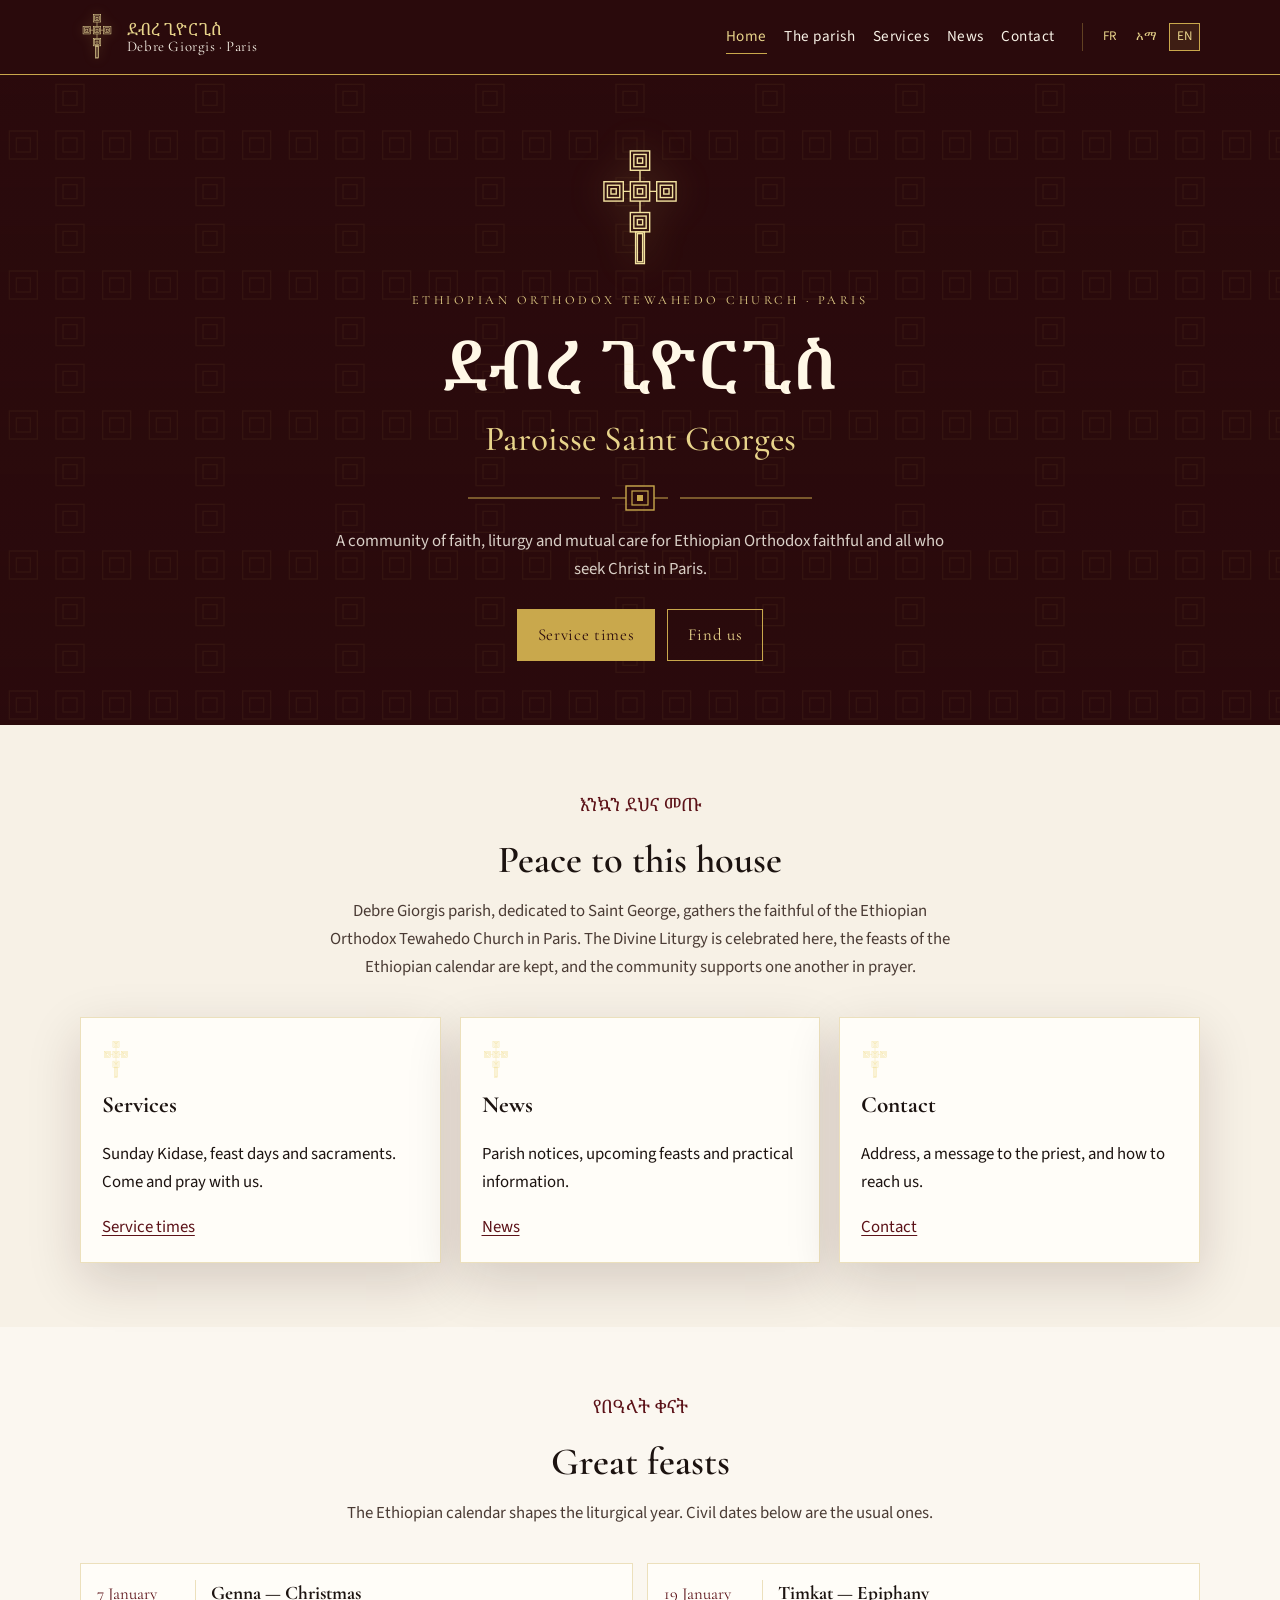
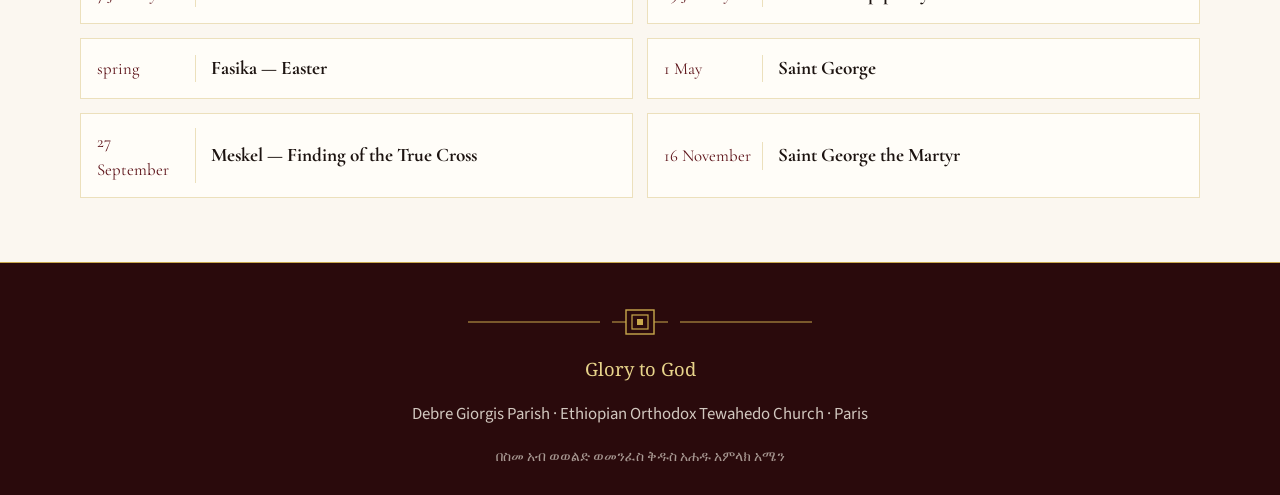
==== index.html @ e1cb15b8 "Initial commit: Debre Giorgis parish website Static FR/AM/EN site for the Ethiopian Orthodox Tewahed" ====
<!DOCTYPE html>
<html lang="fr">
<head>
  <meta charset="utf-8">
  <meta name="viewport" content="width=device-width, initial-scale=1">
  <title>Paroisse Debre Giorgis · Paris</title>
  <meta name="description" content="Paroisse Debre Giorgis, Église orthodoxe éthiopienne Tewahedo à Paris. Offices, fêtes et actualités de la communauté Saint Georges.">
  <link rel="icon" href="assets/favicon.svg" type="image/svg+xml">
  <link rel="preconnect" href="https://fonts.googleapis.com">
  <link rel="preconnect" href="https://fonts.gstatic.com" crossorigin>
  <link href="https://fonts.googleapis.com/css2?family=Cormorant+Garamond:ital,wght@0,500;0,600;0,700;1,500&family=Noto+Serif+Ethiopic:wght@400;600&family=Source+Sans+3:wght@400;600&display=swap" rel="stylesheet">
  <link rel="stylesheet" href="css/style.css">
</head>
<body data-page="home">
  <a class="skip" href="#main">Aller au contenu</a>
  <header class="site-header">
    <div class="wrap header-inner">
      <a class="brand" href="index.html">
        <img src="assets/ethiopian-cross.svg" alt="">
        <span class="brand-text">
          <span class="brand-am">ደብረ ጊዮርጊስ</span>
          <span class="brand-fr">Debre Giorgis · Paris</span>
        </span>
      </a>
      <button class="menu-toggle" type="button" aria-expanded="false" data-i18n="menu">Menu</button>
      <nav class="nav" aria-label="Principal">
        <a href="index.html" data-page="home" data-i18n="nav_home">Accueil</a>
        <a href="paroisse.html" data-page="parish" data-i18n="nav_parish">La paroisse</a>
        <a href="offices.html" data-page="hours" data-i18n="nav_hours">Offices</a>
        <a href="actualites.html" data-page="news" data-i18n="nav_news">Actualités</a>
        <a href="contact.html" data-page="contact" data-i18n="nav_contact">Contact</a>
        <div class="lang" role="group" aria-label="Langue">
          <button type="button" data-lang="fr" aria-pressed="true">FR</button>
          <button type="button" data-lang="am" aria-pressed="false">አማ</button>
          <button type="button" data-lang="en" aria-pressed="false">EN</button>
        </div>
      </nav>
    </div>
  </header>

  <main id="main">
    <section class="hero">
      <div class="wrap">
        <img class="hero-cross" src="assets/ethiopian-cross.svg" alt="">
        <p class="kicker" data-i18n="kicker">Église orthodoxe éthiopienne Tewahedo · Paris</p>
        <h1>ደብረ ጊዮርጊስ</h1>
        <p class="subtitle">Paroisse Saint Georges</p>
        <img class="ornament" src="assets/ornament.svg" alt="">
        <p class="lead" data-i18n="hero_lead"></p>
        <div class="actions">
          <a class="btn" href="offices.html" data-i18n="cta_hours">Horaires des offices</a>
          <a class="btn btn-ghost" href="contact.html" data-i18n="cta_contact">Nous trouver</a>
        </div>
      </div>
    </section>

    <section class="section section-parchment">
      <div class="wrap">
        <p class="am-title" data-i18n="welcome_am">እንኳን ደህና መጡ</p>
        <h2 data-i18n="welcome_title">Paix à cette maison</h2>
        <p class="section-intro" data-i18n="welcome_text"></p>
        <div class="grid-3">
          <article class="card">
            <img class="icon-cross" src="assets/ethiopian-cross.svg" alt="">
            <h3 data-i18n="card1_title">Offices</h3>
            <p data-i18n="card1_text"></p>
            <a href="offices.html" data-i18n="cta_hours">Horaires des offices</a>
          </article>
          <article class="card">
            <img class="icon-cross" src="assets/ethiopian-cross.svg" alt="">
            <h3 data-i18n="card2_title">Actualités</h3>
            <p data-i18n="card2_text"></p>
            <a href="actualites.html" data-i18n="nav_news">Actualités</a>
          </article>
          <article class="card">
            <img class="icon-cross" src="assets/ethiopian-cross.svg" alt="">
            <h3 data-i18n="card3_title">Contact</h3>
            <p data-i18n="card3_text"></p>
            <a href="contact.html" data-i18n="nav_contact">Contact</a>
          </article>
        </div>
      </div>
    </section>

    <section class="section">
      <div class="wrap">
        <p class="am-title" data-i18n="feasts_am"></p>
        <h2 data-i18n="feasts_title">Grandes fêtes</h2>
        <p class="section-intro" data-i18n="feasts_intro"></p>
        <div class="feast-list" id="feast-list"></div>
      </div>
    </section>
  </main>

  <footer class="site-footer">
    <div class="wrap">
      <img class="ornament" src="assets/ornament.svg" alt="">
      <p class="am" data-i18n="footer_blessing">Gloire à Dieu</p>
      <p data-i18n="footer_copy"></p>
      <small>በስመ አብ ወወልድ ወመንፈስ ቅዱስ አሐዱ አምላክ አሜን</small>
    </div>
  </footer>
  <script src="js/content.js"></script>
  <script src="js/site.js"></script>
</body>
</html>
---- css/style.css ----
:root {
  --wine: #5c1218;
  --wine-deep: #2a0a0c;
  --wine-mid: #7a1c24;
  --gold: #c9a84c;
  --gold-soft: #e8d48b;
  --gold-dim: rgba(201, 168, 76, 0.22);
  --parchment: #f7f1e6;
  --cream: #fbf7f0;
  --ink: #1c1310;
  --ink-soft: #4a3b34;
  --green: #1f4d2e;
  --line: rgba(201, 168, 76, 0.35);
  --shadow: 0 18px 50px rgba(42, 10, 12, 0.16);
  --serif: "Cormorant Garamond", "Noto Serif Ethiopic", "Times New Roman", serif;
  --ethiopic: "Noto Serif Ethiopic", "Nyala", "Abyssinica SIL", serif;
  --sans: "Source Sans 3", "Segoe UI", sans-serif;
  --max: 1120px;
}

*,
*::before,
*::after { box-sizing: border-box; }

html { scroll-behavior: smooth; }

body {
  margin: 0;
  color: var(--ink);
  background: var(--cream);
  font-family: var(--sans);
  font-size: 1.05rem;
  line-height: 1.65;
}

img { max-width: 100%; display: block; }

a {
  color: var(--wine);
  text-decoration-thickness: 1px;
  text-underline-offset: 0.18em;
}

a:hover { color: var(--wine-mid); }

.skip {
  position: absolute;
  left: -999px;
  top: 0;
  background: var(--gold);
  color: var(--wine-deep);
  padding: 0.6rem 1rem;
  z-index: 100;
}

.skip:focus { left: 0.6rem; top: 0.6rem; }

.wrap {
  width: min(var(--max), calc(100% - 2.4rem));
  margin-inline: auto;
}

/* Header */
.site-header {
  background:
    linear-gradient(180deg, rgba(42, 10, 12, 0.2), rgba(42, 10, 12, 0.55)),
    var(--wine-deep);
  color: var(--parchment);
  border-bottom: 1px solid var(--gold);
  position: sticky;
  top: 0;
  z-index: 40;
}

.header-inner {
  display: flex;
  align-items: center;
  justify-content: space-between;
  gap: 1rem;
  min-height: 4.6rem;
}

.brand {
  display: flex;
  align-items: center;
  gap: 0.8rem;
  color: inherit;
  text-decoration: none;
}

.brand img {
  width: 34px;
  height: 48px;
  filter: drop-shadow(0 0 6px rgba(201, 168, 76, 0.35));
}

.brand-text { display: flex; flex-direction: column; line-height: 1.15; }

.brand-am {
  font-family: var(--ethiopic);
  font-size: 1.05rem;
  color: var(--gold-soft);
}

.brand-fr {
  font-family: var(--serif);
  font-size: 0.92rem;
  letter-spacing: 0.04em;
}

.nav {
  display: flex;
  align-items: center;
  gap: 0.35rem 1.1rem;
}

.nav a {
  color: var(--parchment);
  text-decoration: none;
  font-size: 0.95rem;
  letter-spacing: 0.03em;
  padding: 0.25rem 0;
  border-bottom: 1px solid transparent;
}

.nav a:hover,
.nav a[aria-current="page"] {
  color: var(--gold-soft);
  border-bottom-color: var(--gold);
}

.lang {
  display: flex;
  gap: 0.25rem;
  margin-left: 0.6rem;
  padding-left: 0.8rem;
  border-left: 1px solid var(--line);
}

.lang button {
  background: transparent;
  border: 1px solid transparent;
  color: var(--gold-soft);
  font: inherit;
  font-size: 0.82rem;
  letter-spacing: 0.04em;
  padding: 0.15rem 0.4rem;
  cursor: pointer;
}

.lang button[aria-pressed="true"] {
  border-color: var(--gold);
  background: rgba(201, 168, 76, 0.12);
}

.menu-toggle {
  display: none;
  background: transparent;
  border: 1px solid var(--gold);
  color: var(--gold-soft);
  padding: 0.35rem 0.6rem;
  font: inherit;
  cursor: pointer;
}

/* Hero */
.hero {
  position: relative;
  background:
    linear-gradient(180deg, rgba(42, 10, 12, 0.55), rgba(42, 10, 12, 0.88)),
    var(--wine-deep);
  color: var(--parchment);
  overflow: hidden;
  min-height: 72vh;
  display: grid;
  place-items: center;
  text-align: center;
  padding: 4.5rem 0 4rem;
}

.hero::before {
  content: "";
  position: absolute;
  inset: 0;
  background-image: url("../assets/pattern.svg");
  background-size: 140px;
  opacity: 0.12;
  pointer-events: none;
}

.hero-cross {
  width: 88px;
  height: 124px;
  margin: 0 auto 1.2rem;
  filter: drop-shadow(0 0 18px rgba(201, 168, 76, 0.35));
}

.kicker {
  font-family: var(--serif);
  letter-spacing: 0.28em;
  text-transform: uppercase;
  font-size: 0.78rem;
  color: var(--gold-soft);
  margin: 0 0 0.8rem;
}

.hero h1 {
  font-family: var(--ethiopic);
  font-weight: 600;
  font-size: clamp(2.1rem, 6vw, 4.2rem);
  line-height: 1.2;
  margin: 0 0 0.4rem;
  color: #fff8e7;
}

.hero .subtitle {
  font-family: var(--serif);
  font-size: clamp(1.4rem, 3vw, 2.2rem);
  font-weight: 500;
  margin: 0 0 1rem;
  color: var(--gold-soft);
}

.hero p.lead {
  max-width: 38rem;
  margin: 0.8rem auto 1.6rem;
  color: rgba(247, 241, 230, 0.86);
}

.ornament {
  width: min(360px, 80vw);
  height: 28px;
  margin: 0.4rem auto 1rem;
}

.actions {
  display: flex;
  justify-content: center;
  flex-wrap: wrap;
  gap: 0.8rem;
}

.btn {
  display: inline-block;
  border: 1px solid var(--gold);
  background: var(--gold);
  color: var(--wine-deep);
  text-decoration: none;
  padding: 0.7rem 1.2rem;
  font-family: var(--serif);
  font-size: 1.05rem;
  letter-spacing: 0.04em;
}

.btn:hover { background: var(--gold-soft); color: var(--wine-deep); }

.btn-ghost {
  background: transparent;
  color: var(--gold-soft);
}

.btn-ghost:hover { background: rgba(201, 168, 76, 0.12); color: var(--gold-soft); }

/* Sections */
.section { padding: 4rem 0; }

.section-dark {
  background: var(--wine-deep);
  color: var(--parchment);
}

.section-parchment {
  background:
    linear-gradient(180deg, rgba(247, 241, 230, 0.92), rgba(247, 241, 230, 0.96)),
    var(--parchment);
}

.section h2 {
  font-family: var(--serif);
  font-size: clamp(1.8rem, 3vw, 2.5rem);
  font-weight: 600;
  margin: 0 0 0.35rem;
  text-align: center;
}

.section .am-title {
  font-family: var(--ethiopic);
  text-align: center;
  color: var(--wine);
  margin: 0 0 0.6rem;
  font-size: 1.15rem;
}

.section-dark .am-title { color: var(--gold-soft); }

.section-intro {
  text-align: center;
  max-width: 40rem;
  margin: 0 auto 2.2rem;
  color: var(--ink-soft);
}

.section-dark .section-intro { color: rgba(247, 241, 230, 0.78); }

.grid-3,
.grid-2 {
  display: grid;
  gap: 1.2rem;
}

.grid-3 { grid-template-columns: repeat(3, 1fr); }
.grid-2 { grid-template-columns: repeat(2, 1fr); }

.card {
  background: #fffdf8;
  border: 1px solid var(--line);
  padding: 1.4rem 1.3rem 1.3rem;
  box-shadow: var(--shadow);
}

.section-dark .card {
  background: rgba(255, 253, 248, 0.04);
  box-shadow: none;
}

.card h3 {
  font-family: var(--serif);
  font-size: 1.45rem;
  margin: 0.4rem 0 0.5rem;
}

.card .icon-cross {
  width: 28px;
  height: 40px;
}

.muted { color: var(--ink-soft); }
.section-dark .muted { color: rgba(247, 241, 230, 0.72); }

/* Feasts */
.feast-list {
  display: grid;
  grid-template-columns: repeat(2, 1fr);
  gap: 0.9rem;
}

.feast {
  display: grid;
  grid-template-columns: 6.2rem 1fr;
  gap: 0.9rem;
  align-items: center;
  background: #fffdf8;
  border: 1px solid var(--line);
  padding: 0.85rem 1rem;
}

.feast-date {
  font-family: var(--serif);
  color: var(--wine);
  font-size: 1.05rem;
  border-right: 1px solid var(--line);
  padding-right: 0.7rem;
}

.feast strong { display: block; font-family: var(--serif); font-size: 1.2rem; }

/* News */
.news-item {
  border-bottom: 1px solid var(--line);
  padding: 1.2rem 0;
}

.news-item:first-child { padding-top: 0; }

.news-date {
  font-size: 0.88rem;
  letter-spacing: 0.06em;
  text-transform: uppercase;
  color: var(--wine);
}

.news-item h3 {
  font-family: var(--serif);
  font-size: 1.5rem;
  margin: 0.2rem 0 0.45rem;
}

.empty-news {
  text-align: center;
  padding: 1.5rem;
  border: 1px dashed var(--line);
}

/* Page hero */
.page-hero {
  background:
    linear-gradient(180deg, rgba(42, 10, 12, 0.45), rgba(42, 10, 12, 0.78)),
    var(--wine);
  color: var(--parchment);
  text-align: center;
  padding: 3.2rem 0 2.6rem;
  position: relative;
}

.page-hero::before {
  content: "";
  position: absolute;
  inset: 0;
  background-image: url("../assets/pattern.svg");
  opacity: 0.1;
}

.page-hero h1 {
  position: relative;
  font-family: var(--serif);
  font-size: clamp(2rem, 4vw, 3.1rem);
  margin: 0.3rem 0 0.2rem;
}

.page-hero .am-title {
  position: relative;
  color: var(--gold-soft);
  margin: 0;
}

.prose {
  max-width: 46rem;
  margin: 0 auto;
}

.prose h2 {
  font-family: var(--serif);
  font-size: 1.8rem;
  text-align: left;
  margin: 2rem 0 0.6rem;
}

.prose p { margin: 0 0 1rem; }

.hours {
  width: 100%;
  border-collapse: collapse;
  background: #fffdf8;
  border: 1px solid var(--line);
}

.hours th,
.hours td {
  text-align: left;
  padding: 0.85rem 1rem;
  border-bottom: 1px solid var(--line);
  vertical-align: top;
}

.hours th {
  font-family: var(--serif);
  font-weight: 600;
  width: 34%;
  color: var(--wine);
}

.notice {
  background: rgba(201, 168, 76, 0.12);
  border-left: 3px solid var(--gold);
  padding: 0.9rem 1rem;
  margin: 1.2rem 0;
}

.contact-grid {
  display: grid;
  grid-template-columns: 1fr 1fr;
  gap: 1.4rem;
}

.form label {
  display: block;
  font-size: 0.92rem;
  margin-bottom: 0.25rem;
}

.form input,
.form textarea {
  width: 100%;
  margin-bottom: 0.9rem;
  padding: 0.7rem 0.75rem;
  border: 1px solid var(--line);
  background: #fffdf8;
  font: inherit;
  color: var(--ink);
}

.form textarea { min-height: 8rem; resize: vertical; }

/* Footer */
.site-footer {
  background: var(--wine-deep);
  color: rgba(247, 241, 230, 0.82);
  padding: 2.4rem 0 1.6rem;
  text-align: center;
  border-top: 1px solid var(--gold);
}

.site-footer .am {
  font-family: var(--ethiopic);
  color: var(--gold-soft);
  font-size: 1.15rem;
  margin-bottom: 0.4rem;
}

.site-footer small { display: block; margin-top: 0.8rem; opacity: 0.75; }

@media (max-width: 860px) {
  .grid-3,
  .grid-2,
  .feast-list,
  .contact-grid { grid-template-columns: 1fr; }

  .menu-toggle { display: block; }

  .nav {
    display: none;
    position: absolute;
    left: 0;
    right: 0;
    top: 100%;
    background: var(--wine-deep);
    flex-direction: column;
    align-items: stretch;
    padding: 0.8rem 1.2rem 1.1rem;
    border-bottom: 1px solid var(--gold);
  }

  .nav.open { display: flex; }

  .lang {
    margin: 0.6rem 0 0;
    padding: 0.6rem 0 0;
    border-left: 0;
    border-top: 1px solid var(--line);
  }
}

@media (prefers-reduced-motion: reduce) {
  html { scroll-behavior: auto; }
}
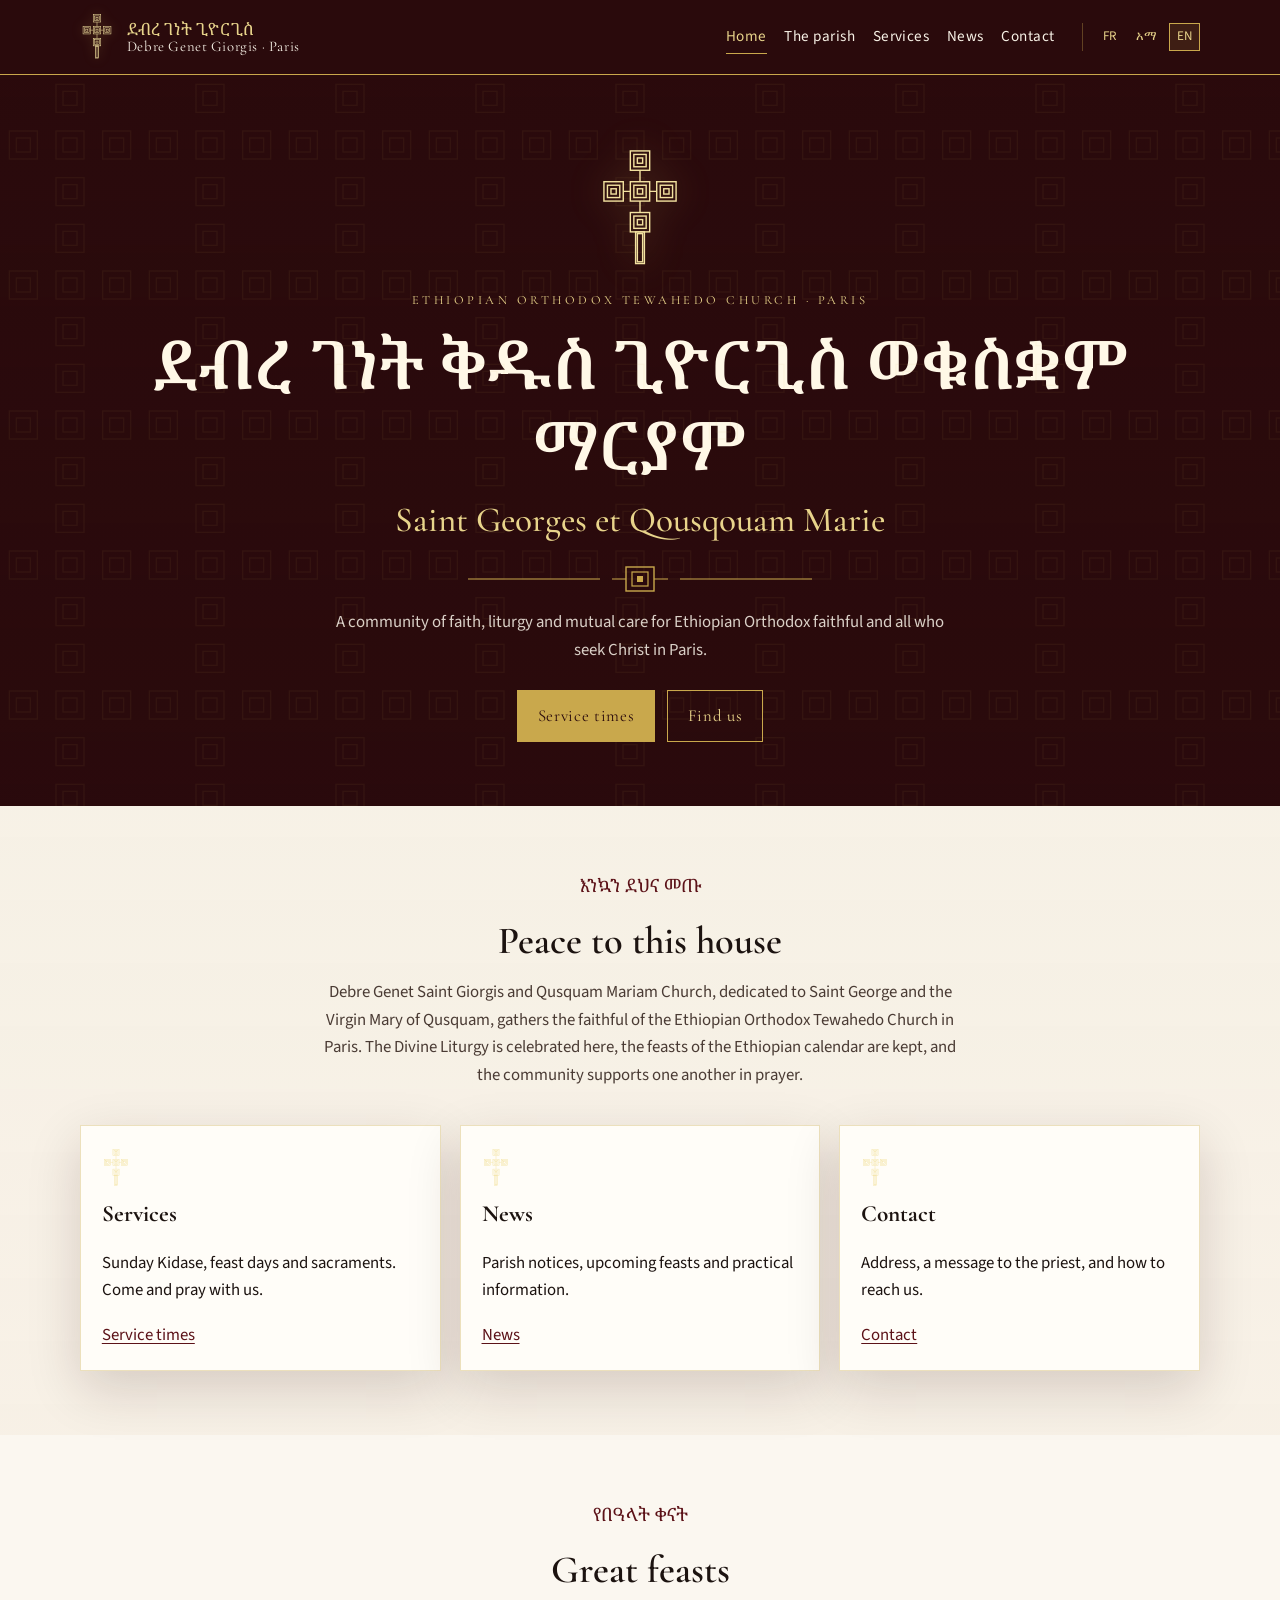
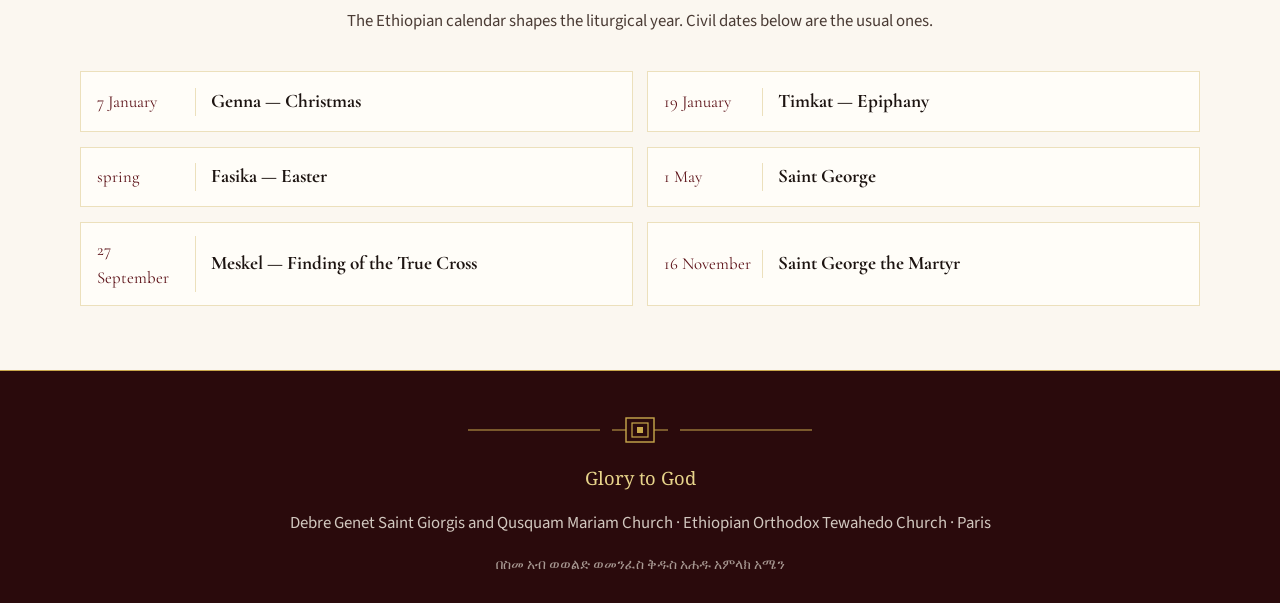
==== commit 4dda886c: "Update parish name to Debre Genet Saint Giorgis and Qusquam Mariam Church Full name in Amharic, Fren" ====
--- a/index.html
+++ b/index.html
@@ -3,8 +3,8 @@
 <head>
   <meta charset="utf-8">
   <meta name="viewport" content="width=device-width, initial-scale=1">
-  <title>Paroisse Debre Giorgis · Paris</title>
-  <meta name="description" content="Paroisse Debre Giorgis, Église orthodoxe éthiopienne Tewahedo à Paris. Offices, fêtes et actualités de la communauté Saint Georges.">
+  <title>Debre Genet Saint Georges et Qousqouam Marie · Paris</title>
+  <meta name="description" content="Debre Genet Saint Georges et Qousqouam Marie, Église orthodoxe éthiopienne Tewahedo à Paris. Offices, fêtes et actualités de la communauté Saint Georges.">
   <link rel="icon" href="assets/favicon.svg" type="image/svg+xml">
   <link rel="preconnect" href="https://fonts.googleapis.com">
   <link rel="preconnect" href="https://fonts.gstatic.com" crossorigin>
@@ -18,8 +18,8 @@
       <a class="brand" href="index.html">
         <img src="assets/ethiopian-cross.svg" alt="">
         <span class="brand-text">
-          <span class="brand-am">ደብረ ጊዮርጊስ</span>
-          <span class="brand-fr">Debre Giorgis · Paris</span>
+          <span class="brand-am">ደብረ ገነት ጊዮርጊስ</span>
+          <span class="brand-fr">Debre Genet Giorgis · Paris</span>
         </span>
       </a>
       <button class="menu-toggle" type="button" aria-expanded="false" data-i18n="menu">Menu</button>
@@ -43,8 +43,8 @@
       <div class="wrap">
         <img class="hero-cross" src="assets/ethiopian-cross.svg" alt="">
         <p class="kicker" data-i18n="kicker">Église orthodoxe éthiopienne Tewahedo · Paris</p>
-        <h1>ደብረ ጊዮርጊስ</h1>
-        <p class="subtitle">Paroisse Saint Georges</p>
+        <h1>ደብረ ገነት ቅዱስ ጊዮርጊስ ወቁስቋም ማርያም</h1>
+        <p class="subtitle">Saint Georges et Qousqouam Marie</p>
         <img class="ornament" src="assets/ornament.svg" alt="">
         <p class="lead" data-i18n="hero_lead"></p>
         <div class="actions">
